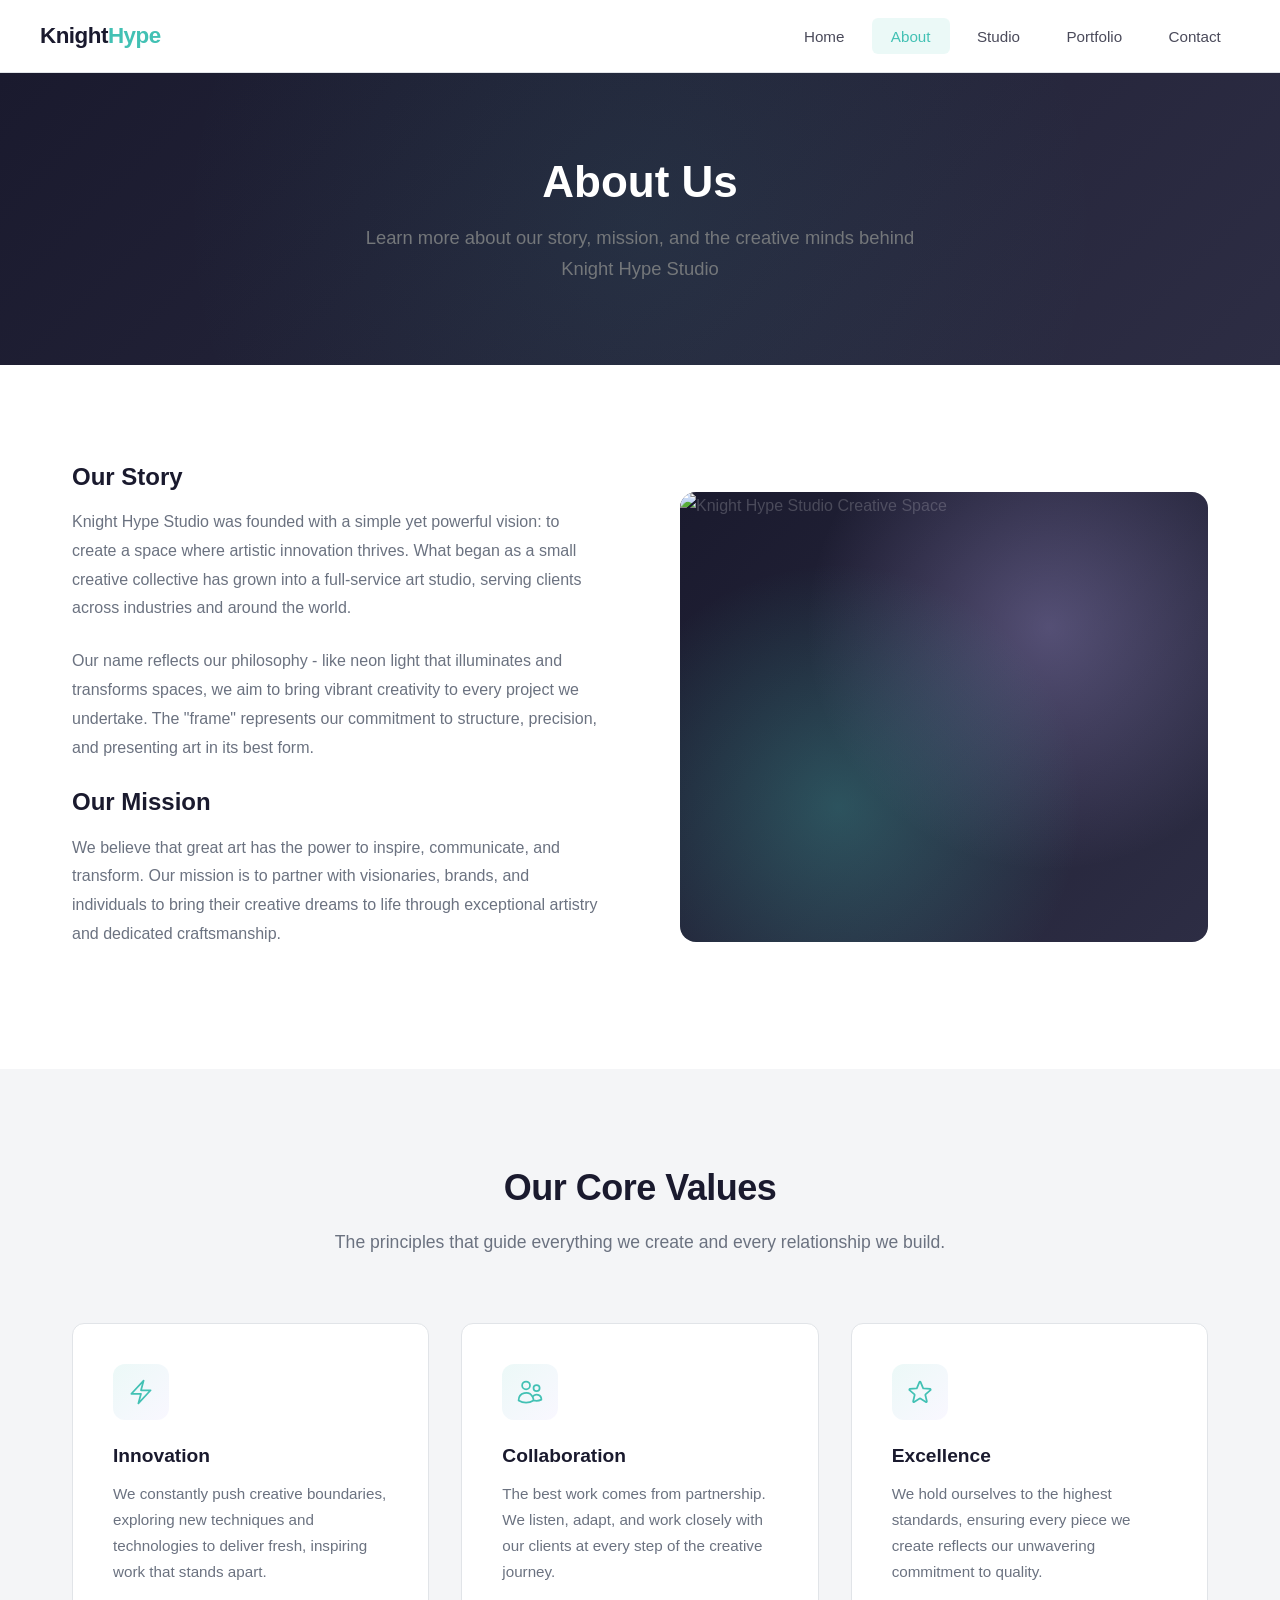
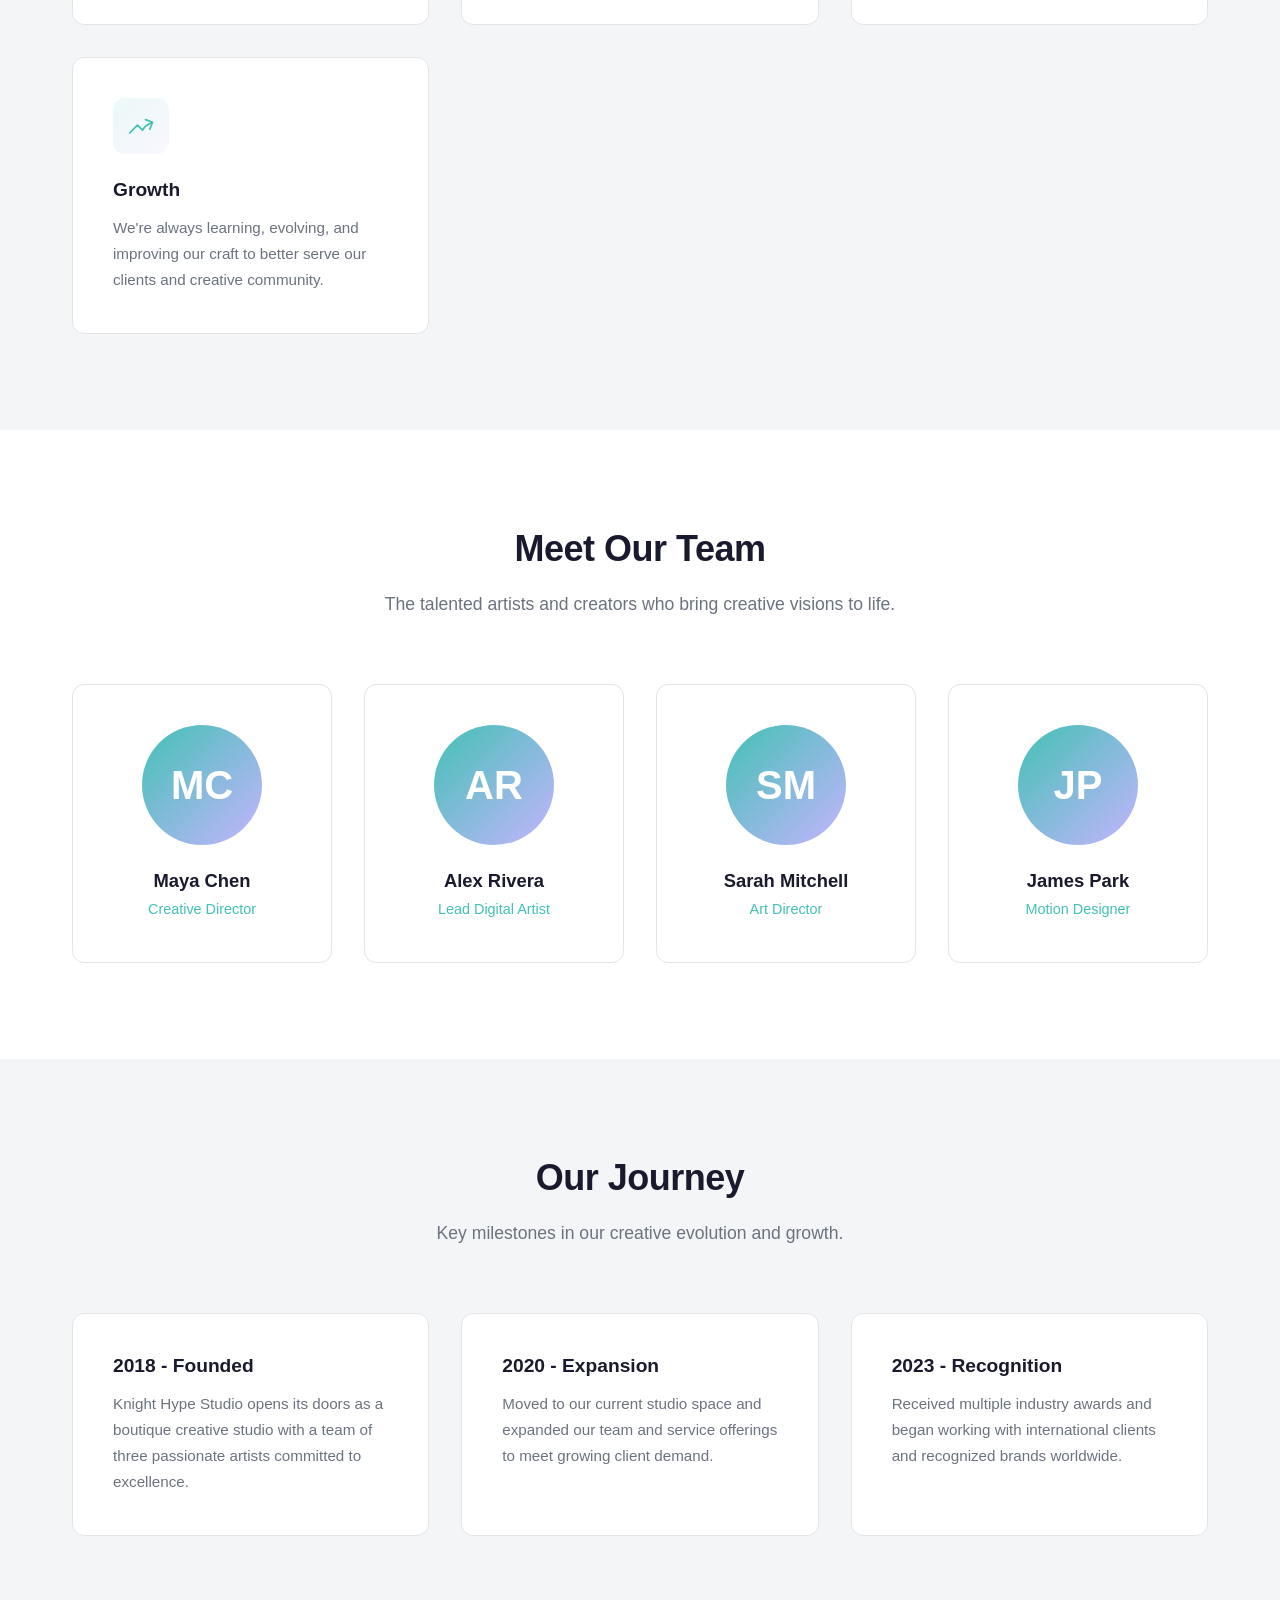
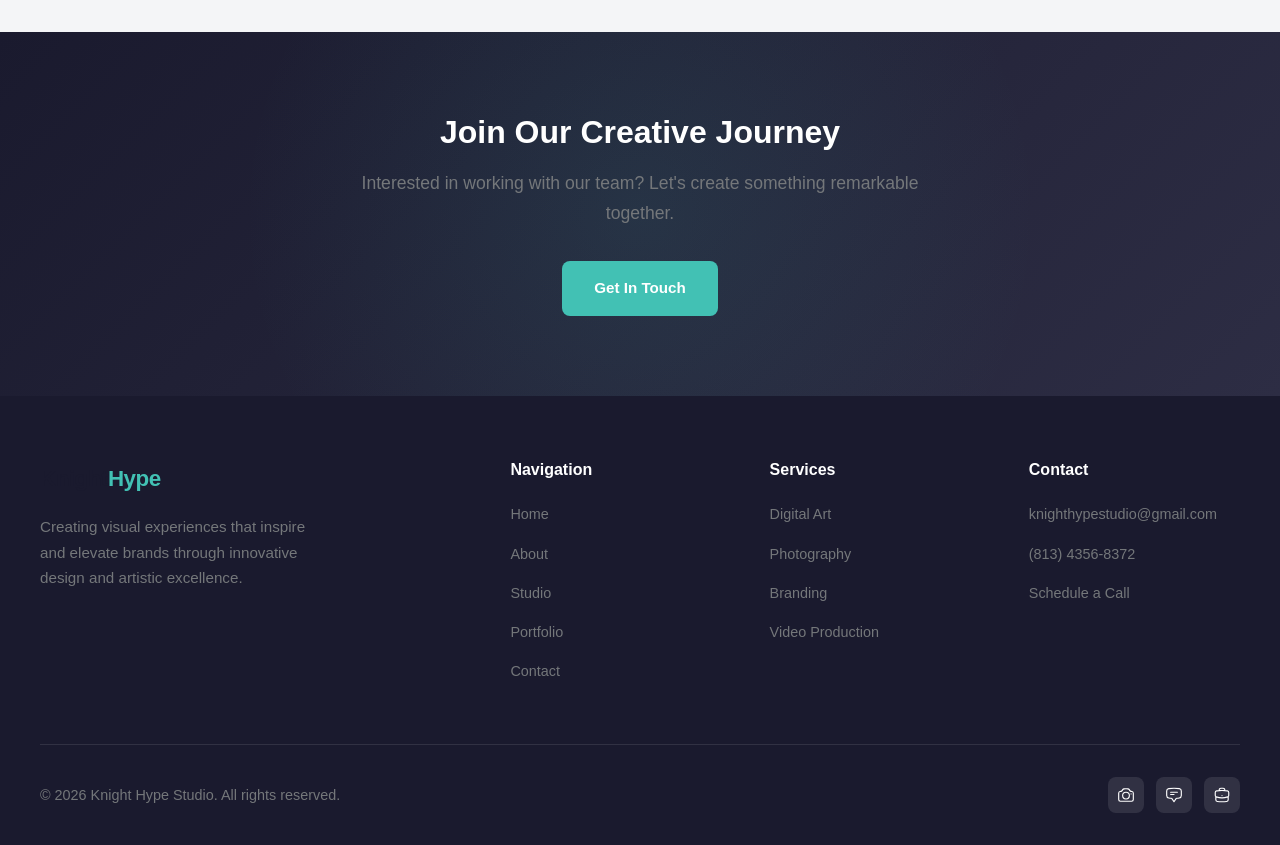
==== about.html @ fc40dd6d "Add files via upload" ====
<!DOCTYPE html>
<html lang="en">
<head>
    <meta charset="UTF-8">
    <meta name="viewport" content="width=device-width, initial-scale=1.0">
    <title>About Us | Knight Hype Studio</title>
    <link rel="stylesheet" href="styles.css">
</head>
<body>
    <nav>
        <div class="nav-container">
            <a href="index.html" class="logo">Knight<span>Hype</span></a>
            <button class="menu-toggle" aria-label="Toggle menu" aria-expanded="false">
                <span></span>
                <span></span>
                <span></span>
            </button>
            <ul class="nav-links">
                <li><a href="index.html">Home</a></li>
                <li><a href="about.html" class="active">About</a></li>
                <li><a href="studio.html">Studio</a></li>
                <li><a href="portfolio.html">Portfolio</a></li>
                <li><a href="contact.html">Contact</a></li>
            </ul>
        </div>
    </nav>

    <section class="page-header">
        <div class="page-header-content">
            <h1>About Us</h1>
            <p>Learn more about our story, mission, and the creative minds behind Knight Hype Studio</p>
        </div>
    </section>

    <section class="section">
        <div class="about-grid">
            <div class="about-content">
                <h3>Our Story</h3>
                <p>Knight Hype Studio was founded with a simple yet powerful vision: to create a space where artistic innovation thrives. What began as a small creative collective has grown into a full-service art studio, serving clients across industries and around the world.</p>
                <p>Our name reflects our philosophy - like neon light that illuminates and transforms spaces, we aim to bring vibrant creativity to every project we undertake. The "frame" represents our commitment to structure, precision, and presenting art in its best form.</p>
                <h3>Our Mission</h3>
                <p>We believe that great art has the power to inspire, communicate, and transform. Our mission is to partner with visionaries, brands, and individuals to bring their creative dreams to life through exceptional artistry and dedicated craftsmanship.</p>
            </div>
            <div class="about-image img-container">
                <img src="designimg/knighthype-logo.png" alt="Knight Hype Studio Creative Space" loading="lazy">
            </div>
        </div>
    </section>

    <div class="section-alt">
        <section class="section">
            <div class="section-header">
                <h2>Our Core Values</h2>
                <p>The principles that guide everything we create and every relationship we build.</p>
            </div>

            <div class="cards-grid">
                <div class="card">
                    <div class="card-icon">
                        <svg xmlns="http://www.w3.org/2000/svg" fill="none" viewBox="0 0 24 24" stroke-width="1.5" stroke="currentColor">
                            <path stroke-linecap="round" stroke-linejoin="round" d="M3.75 13.5l10.5-11.25L12 10.5h8.25L9.75 21.75 12 13.5H3.75z" />
                        </svg>
                    </div>
                    <h3>Innovation</h3>
                    <p>We constantly push creative boundaries, exploring new techniques and technologies to deliver fresh, inspiring work that stands apart.</p>
                </div>
                <div class="card">
                    <div class="card-icon">
                        <svg xmlns="http://www.w3.org/2000/svg" fill="none" viewBox="0 0 24 24" stroke-width="1.5" stroke="currentColor">
                            <path stroke-linecap="round" stroke-linejoin="round" d="M15 19.128a9.38 9.38 0 002.625.372 9.337 9.337 0 004.121-.952 4.125 4.125 0 00-7.533-2.493M15 19.128v-.003c0-1.113-.285-2.16-.786-3.07M15 19.128v.106A12.318 12.318 0 018.624 21c-2.331 0-4.512-.645-6.374-1.766l-.001-.109a6.375 6.375 0 0111.964-3.07M12 6.375a3.375 3.375 0 11-6.75 0 3.375 3.375 0 016.75 0zm8.25 2.25a2.625 2.625 0 11-5.25 0 2.625 2.625 0 015.25 0z" />
                        </svg>
                    </div>
                    <h3>Collaboration</h3>
                    <p>The best work comes from partnership. We listen, adapt, and work closely with our clients at every step of the creative journey.</p>
                </div>
                <div class="card">
                    <div class="card-icon">
                        <svg xmlns="http://www.w3.org/2000/svg" fill="none" viewBox="0 0 24 24" stroke-width="1.5" stroke="currentColor">
                            <path stroke-linecap="round" stroke-linejoin="round" d="M11.48 3.499a.562.562 0 011.04 0l2.125 5.111a.563.563 0 00.475.345l5.518.442c.499.04.701.663.321.988l-4.204 3.602a.563.563 0 00-.182.557l1.285 5.385a.562.562 0 01-.84.61l-4.725-2.885a.563.563 0 00-.586 0L6.982 20.54a.562.562 0 01-.84-.61l1.285-5.386a.562.562 0 00-.182-.557l-4.204-3.602a.563.563 0 01.321-.988l5.518-.442a.563.563 0 00.475-.345L11.48 3.5z" />
                        </svg>
                    </div>
                    <h3>Excellence</h3>
                    <p>We hold ourselves to the highest standards, ensuring every piece we create reflects our unwavering commitment to quality.</p>
                </div>
                <div class="card">
                    <div class="card-icon">
                        <svg xmlns="http://www.w3.org/2000/svg" fill="none" viewBox="0 0 24 24" stroke-width="1.5" stroke="currentColor">
                            <path stroke-linecap="round" stroke-linejoin="round" d="M2.25 18L9 11.25l4.306 4.307a11.95 11.95 0 015.814-5.519l2.74-1.22m0 0l-5.94-2.28m5.94 2.28l-2.28 5.941" />
                        </svg>
                    </div>
                    <h3>Growth</h3>
                    <p>We're always learning, evolving, and improving our craft to better serve our clients and creative community.</p>
                </div>
            </div>
        </section>
    </div>

    <section class="section">
        <div class="section-header">
            <h2>Meet Our Team</h2>
            <p>The talented artists and creators who bring creative visions to life.</p>
        </div>

        <div class="team-grid">
            <div class="team-member">
                <div class="team-avatar">MC</div>
                <h3>Maya Chen</h3>
                <p class="role">Creative Director</p>
            </div>
            <div class="team-member">
                <div class="team-avatar">AR</div>
                <h3>Alex Rivera</h3>
                <p class="role">Lead Digital Artist</p>
            </div>
            <div class="team-member">
                <div class="team-avatar">SM</div>
                <h3>Sarah Mitchell</h3>
                <p class="role">Art Director</p>
            </div>
            <div class="team-member">
                <div class="team-avatar">JP</div>
                <h3>James Park</h3>
                <p class="role">Motion Designer</p>
            </div>
        </div>
    </section>

    <div class="section-alt">
        <section class="section">
            <div class="section-header">
                <h2>Our Journey</h2>
                <p>Key milestones in our creative evolution and growth.</p>
            </div>

            <div class="cards-grid">
                <div class="card">
                    <h3>2018 - Founded</h3>
                    <p>Knight Hype Studio opens its doors as a boutique creative studio with a team of three passionate artists committed to excellence.</p>
                </div>
                <div class="card">
                    <h3>2020 - Expansion</h3>
                    <p>Moved to our current studio space and expanded our team and service offerings to meet growing client demand.</p>
                </div>
                <div class="card">
                    <h3>2023 - Recognition</h3>
                    <p>Received multiple industry awards and began working with international clients and recognized brands worldwide.</p>
                </div>
            </div>
        </section>
    </div>

    <section class="cta-section">
        <div class="cta-content">
            <h2>Join Our Creative Journey</h2>
            <p>Interested in working with our team? Let's create something remarkable together.</p>
            <a href="contact.html" class="btn">Get In Touch</a>
        </div>
    </section>

    <footer>
        <div class="footer-content">
            <div class="footer-main">
                <div class="footer-brand">
                    <a href="index.html" class="logo">Knight<span>Hype</span></a>
                    <p>Creating visual experiences that inspire and elevate brands through innovative design and artistic excellence.</p>
                </div>
                <div class="footer-column">
                    <h4>Navigation</h4>
                    <ul>
                        <li><a href="index.html">Home</a></li>
                        <li><a href="about.html">About</a></li>
                        <li><a href="studio.html">Studio</a></li>
                        <li><a href="portfolio.html">Portfolio</a></li>
                        <li><a href="contact.html">Contact</a></li>
                    </ul>
                </div>
                <div class="footer-column">
                    <h4>Services</h4>
                    <ul>
                        <li><a href="studio.html">Digital Art</a></li>
                        <li><a href="studio.html">Photography</a></li>
                        <li><a href="studio.html">Branding</a></li>
                        <li><a href="studio.html">Video Production</a></li>
                    </ul>
                </div>
                <div class="footer-column">
                    <h4>Contact</h4>
                    <ul>
                        <li><a href="mailto:knighthypestudio@gmail.com">knighthypestudio@gmail.com</a></li>
                        <li><a href="tel:+181343568372">(813) 4356-8372</a></li>
                        <li><a href="contact.html">Schedule a Call</a></li>
                    </ul>
                </div>
            </div>
            <div class="footer-bottom">
                <p>&copy; 2026 Knight Hype Studio. All rights reserved.</p>
                <div class="footer-social">
                    <a href="#" aria-label="Instagram">
                        <svg xmlns="http://www.w3.org/2000/svg" fill="none" viewBox="0 0 24 24" stroke-width="1.5" stroke="currentColor">
                            <path stroke-linecap="round" stroke-linejoin="round" d="M6.827 6.175A2.31 2.31 0 015.186 7.23c-.38.054-.757.112-1.134.175C2.999 7.58 2.25 8.507 2.25 9.574V18a2.25 2.25 0 002.25 2.25h15A2.25 2.25 0 0021.75 18V9.574c0-1.067-.75-1.994-1.802-2.169a47.865 47.865 0 00-1.134-.175 2.31 2.31 0 01-1.64-1.055l-.822-1.316a2.192 2.192 0 00-1.736-1.039 48.774 48.774 0 00-5.232 0 2.192 2.192 0 00-1.736 1.039l-.821 1.316z" />
                            <path stroke-linecap="round" stroke-linejoin="round" d="M16.5 12.75a4.5 4.5 0 11-9 0 4.5 4.5 0 019 0zM18.75 10.5h.008v.008h-.008V10.5z" />
                        </svg>
                    </a>
                    <a href="#" aria-label="Twitter">
                        <svg xmlns="http://www.w3.org/2000/svg" fill="none" viewBox="0 0 24 24" stroke-width="1.5" stroke="currentColor">
                            <path stroke-linecap="round" stroke-linejoin="round" d="M7.5 8.25h9m-9 3H12m-9.75 1.51c0 1.6 1.123 2.994 2.707 3.227 1.129.166 2.27.293 3.423.379.35.026.67.21.865.501L12 21l2.755-4.133a1.14 1.14 0 01.865-.501 48.172 48.172 0 003.423-.379c1.584-.233 2.707-1.626 2.707-3.228V6.741c0-1.602-1.123-2.995-2.707-3.228A48.394 48.394 0 0012 3c-2.392 0-4.744.175-7.043.513C3.373 3.746 2.25 5.14 2.25 6.741v6.018z" />
                        </svg>
                    </a>
                    <a href="#" aria-label="LinkedIn">
                        <svg xmlns="http://www.w3.org/2000/svg" fill="none" viewBox="0 0 24 24" stroke-width="1.5" stroke="currentColor">
                            <path stroke-linecap="round" stroke-linejoin="round" d="M20.25 14.15v4.25c0 1.094-.787 2.036-1.872 2.18-2.087.277-4.216.42-6.378.42s-4.291-.143-6.378-.42c-1.085-.144-1.872-1.086-1.872-2.18v-4.25m16.5 0a2.18 2.18 0 00.75-1.661V8.706c0-1.081-.768-2.015-1.837-2.175a48.114 48.114 0 00-3.413-.387m4.5 8.006c-.194.165-.42.295-.673.38A23.978 23.978 0 0112 15.75c-2.648 0-5.195-.429-7.577-1.22a2.016 2.016 0 01-.673-.38m0 0A2.18 2.18 0 013 12.489V8.706c0-1.081.768-2.015 1.837-2.175a48.111 48.111 0 013.413-.387m7.5 0V5.25A2.25 2.25 0 0013.5 3h-3a2.25 2.25 0 00-2.25 2.25v.894m7.5 0a48.667 48.667 0 00-7.5 0M12 12.75h.008v.008H12v-.008z" />
                        </svg>
                    </a>
                </div>
            </div>
        </div>
    </footer>

    <script>
        const menuToggle = document.querySelector('.menu-toggle');
        const navLinks = document.querySelector('.nav-links');

        menuToggle.addEventListener('click', () => {
            const isOpen = navLinks.classList.toggle('active');
            menuToggle.classList.toggle('active');
            menuToggle.setAttribute('aria-expanded', isOpen);
            document.body.style.overflow = isOpen ? 'hidden' : '';
        });

        navLinks.querySelectorAll('a').forEach(link => {
            link.addEventListener('click', () => {
                navLinks.classList.remove('active');
                menuToggle.classList.remove('active');
                menuToggle.setAttribute('aria-expanded', 'false');
                document.body.style.overflow = '';
            });
        });

        window.addEventListener('resize', () => {
            if (window.innerWidth > 768) {
                navLinks.classList.remove('active');
                menuToggle.classList.remove('active');
                menuToggle.setAttribute('aria-expanded', 'false');
                document.body.style.overflow = '';
            }
        });
    </script>
</body>
</html>
---- styles.css ----
/* Knight Hype Studio - Professional Styles */

* {
    margin: 0;
    padding: 0;
    box-sizing: border-box;
}

:root {
    --primary: #42C1B4;
    --primary-dark: #359e93;
    --secondary: #C5B4FF;
    --secondary-dark: #a08fe6;
    --accent: #74777A;
    --white: #ffffff;
    --off-white: #fafbfc;
    --dark: #1a1a2e;
    --dark-light: #2d2d44;
    --light-bg: #f4f5f7;
    --border: #e1e4e8;
    --text: #4a4a5a;
    --text-light: #6b7280;
}

body {
    font-family: Arial, Helvetica, sans-serif;
    line-height: 1.7;
    color: var(--text);
    background-color: var(--white);
    font-size: 16px;
}

a {
    text-decoration: none;
    color: inherit;
    transition: color 0.3s ease;
}

img {
    max-width: 100%;
    height: auto;
}

/* Image Containers & Fit Styles */
.img-container {
    position: relative;
    overflow: hidden;
    background-color: var(--light-bg);
}

.img-container img {
    width: 100%;
    height: 100%;
    object-fit: cover;
    object-position: center;
    display: block;
}

.img-cover {
    object-fit: cover;
}

.img-contain {
    object-fit: contain;
}

.img-fill {
    object-fit: fill;
}

.img-scale-down {
    object-fit: scale-down;
}

/* Aspect Ratio Containers */
.aspect-square {
    aspect-ratio: 1 / 1;
}

.aspect-video {
    aspect-ratio: 16 / 9;
}

.aspect-portrait {
    aspect-ratio: 3 / 4;
}

.aspect-landscape {
    aspect-ratio: 4 / 3;
}

/* Image Placeholder Styling */
.img-placeholder {
    background: linear-gradient(135deg, var(--light-bg) 0%, var(--border) 100%);
    display: flex;
    align-items: center;
    justify-content: center;
    color: var(--accent);
    font-size: 0.9rem;
    text-align: center;
    padding: 1rem;
}

.img-placeholder svg {
    width: 48px;
    height: 48px;
    stroke: var(--accent);
    opacity: 0.5;
}

/* Gallery Grid */
.gallery-grid {
    display: grid;
    grid-template-columns: repeat(3, 1fr);
    gap: 1.5rem;
}

.gallery-item {
    border-radius: 12px;
    overflow: hidden;
    background: var(--light-bg);
}

.gallery-item img {
    width: 100%;
    height: 100%;
    object-fit: cover;
    transition: transform 0.5s ease;
}

.gallery-item:hover img {
    transform: scale(1.05);
}

/* Hero Image */
.hero-image {
    display: block;
    width: 100%;
    max-width: 900px;
    margin: 3rem auto 0;
    border-radius: 16px;
    overflow: hidden;
    background: var(--light-bg);
    position: relative;
    z-index: 1;
}

.hero-image img {
    display: block;
    width: 100%;
    height: auto;
    object-fit: contain;
}

/* Feature Image */
.feature-image {
    width: 100%;
    height: 300px;
    border-radius: 12px;
    overflow: hidden;
    background: var(--light-bg);
}

.feature-image img {
    width: 100%;
    height: 100%;
    object-fit: cover;
}

/* Service Image */
.service-image {
    width: 100%;
    height: 200px;
    border-radius: 8px;
    overflow: hidden;
    margin-bottom: 1.5rem;
    background: var(--light-bg);
}

.service-image img {
    width: 100%;
    height: 100%;
    object-fit: cover;
}

/* Team Member Image */
.team-image {
    width: 120px;
    height: 120px;
    border-radius: 50%;
    overflow: hidden;
    margin: 0 auto 1.5rem;
    background: var(--light-bg);
}

.team-image img {
    width: 100%;
    height: 100%;
    object-fit: cover;
}

/* Portfolio Image Update */
.portfolio-image img {
    width: 100%;
    height: 100%;
    object-fit: cover;
    transition: transform 0.5s ease;
}

/* About Image Update */
.about-image img {
    width: 100%;
    height: 100%;
    object-fit: cover;
}

/* Responsive Gallery */
@media (max-width: 992px) {
    .gallery-grid {
        grid-template-columns: repeat(2, 1fr);
    }
}

@media (max-width: 480px) {
    .gallery-grid {
        grid-template-columns: 1fr;
    }

    .hero-image {
        margin-top: 2rem;
    }

    .feature-image {
        height: 200px;
    }
}

/* Typography */
h1, h2, h3, h4, h5, h6 {
    color: var(--dark);
    font-weight: 600;
    line-height: 1.3;
}

/* Navigation */
nav {
    background-color: var(--white);
    padding: 0 2rem;
    position: sticky;
    top: 0;
    z-index: 1000;
    border-bottom: 1px solid var(--border);
}

.nav-container {
    max-width: 1200px;
    margin: 0 auto;
    display: flex;
    justify-content: space-between;
    align-items: center;
    height: 72px;
}

.logo {
    font-size: 1.4rem;
    font-weight: 700;
    color: var(--dark);
    letter-spacing: -0.5px;
}

.logo span {
    color: var(--primary);
}

.nav-links {
    display: flex;
    list-style: none;
    gap: 0.5rem;
}

.nav-links a {
    color: var(--text);
    padding: 0.6rem 1.2rem;
    font-size: 0.95rem;
    font-weight: 500;
    border-radius: 6px;
    transition: all 0.3s ease;
}

.nav-links a:hover {
    color: var(--primary);
    background-color: var(--light-bg);
}

.nav-links a.active {
    color: var(--primary);
    background-color: rgba(66, 193, 180, 0.1);
}

/* Mobile Menu Toggle */
.menu-toggle {
    display: none;
    flex-direction: column;
    justify-content: center;
    align-items: center;
    width: 44px;
    height: 44px;
    background: none;
    border: none;
    cursor: pointer;
    padding: 0;
    z-index: 1001;
}

.menu-toggle span {
    display: block;
    width: 24px;
    height: 2px;
    background-color: var(--dark);
    margin: 3px 0;
    transition: all 0.3s ease;
    border-radius: 2px;
}

.menu-toggle.active span:nth-child(1) {
    transform: rotate(45deg) translate(5px, 5px);
}

.menu-toggle.active span:nth-child(2) {
    opacity: 0;
}

.menu-toggle.active span:nth-child(3) {
    transform: rotate(-45deg) translate(6px, -6px);
}

/* Hero Section */
.hero {
    background-color: var(--dark);
    background-size: cover;
    background-position: center;
    background-repeat: no-repeat;
    color: var(--white);
    padding: 8rem 2rem;
    text-align: center;
    position: relative;
    overflow: hidden;
}

.hero::before {
    content: '';
    position: absolute;
    top: 0;
    left: 0;
    right: 0;
    bottom: 0;
    background: linear-gradient(135deg, rgba(26, 26, 46, 0.85) 0%, rgba(45, 45, 68, 0.75) 100%);
}

.hero-content {
    position: relative;
    z-index: 1;
    max-width: 800px;
    margin: 0 auto;
}

.hero-label {
    display: inline-block;
    padding: 0.5rem 1rem;
    background: rgba(66, 193, 180, 0.2);
    border: 1px solid rgba(66, 193, 180, 0.3);
    border-radius: 50px;
    font-size: 0.85rem;
    color: var(--primary);
    margin-bottom: 1.5rem;
    font-weight: 500;
    letter-spacing: 0.5px;
    text-transform: uppercase;
}

.hero h1 {
    font-size: 3.5rem;
    margin-bottom: 1.5rem;
    color: var(--white);
    font-weight: 700;
    letter-spacing: -1px;
}

.hero h1 span {
    background: linear-gradient(135deg, var(--primary), var(--secondary));
    -webkit-background-clip: text;
    -webkit-text-fill-color: transparent;
    background-clip: text;
}

.hero p {
    font-size: 1.2rem;
    max-width: 600px;
    margin: 0 auto 2.5rem;
    color: var(--accent);
    line-height: 1.8;
}

.hero-buttons {
    display: flex;
    gap: 1rem;
    justify-content: center;
    flex-wrap: wrap;
}

/* Buttons */
.btn {
    display: inline-flex;
    align-items: center;
    justify-content: center;
    padding: 0.9rem 2rem;
    background-color: var(--primary);
    color: var(--white);
    font-weight: 600;
    font-size: 0.95rem;
    border-radius: 8px;
    border: none;
    cursor: pointer;
    transition: all 0.3s ease;
}

.btn:hover {
    background-color: var(--primary-dark);
    transform: translateY(-2px);
    box-shadow: 0 4px 12px rgba(66, 193, 180, 0.3);
}

.btn-secondary {
    background-color: transparent;
    border: 2px solid rgba(255, 255, 255, 0.3);
    color: var(--white);
}

.btn-secondary:hover {
    background-color: rgba(255, 255, 255, 0.1);
    border-color: rgba(255, 255, 255, 0.5);
    box-shadow: none;
}

.btn-outline {
    background-color: transparent;
    border: 2px solid var(--primary);
    color: var(--primary);
}

.btn-outline:hover {
    background-color: var(--primary);
    color: var(--white);
}

/* Sections */
.section {
    padding: 6rem 2rem;
    max-width: 1200px;
    margin: 0 auto;
}

.section-alt {
    background-color: var(--light-bg);
}

.section-alt .section {
    max-width: 1200px;
    margin: 0 auto;
}

.section-header {
    text-align: center;
    max-width: 700px;
    margin: 0 auto 4rem;
}

.section-header h2 {
    font-size: 2.25rem;
    color: var(--dark);
    margin-bottom: 1rem;
    letter-spacing: -0.5px;
}

.section-header p {
    color: var(--text-light);
    font-size: 1.1rem;
    line-height: 1.8;
}

/* Page Header */
.page-header {
    background: linear-gradient(135deg, var(--dark) 0%, var(--dark-light) 100%);
    color: var(--white);
    padding: 5rem 2rem;
    text-align: center;
    position: relative;
}

.page-header::before {
    content: '';
    position: absolute;
    top: 0;
    left: 0;
    right: 0;
    bottom: 0;
    background: radial-gradient(circle at 50% 50%, rgba(66, 193, 180, 0.08) 0%, transparent 70%);
}

.page-header-content {
    position: relative;
    z-index: 1;
}

.page-header h1 {
    font-size: 2.75rem;
    color: var(--white);
    margin-bottom: 0.75rem;
    font-weight: 700;
}

.page-header p {
    color: var(--accent);
    font-size: 1.15rem;
    max-width: 600px;
    margin: 0 auto;
}

/* Cards Grid */
.cards-grid {
    display: grid;
    grid-template-columns: repeat(auto-fit, minmax(320px, 1fr));
    gap: 2rem;
}

.card {
    background: var(--white);
    padding: 2.5rem;
    border-radius: 12px;
    border: 1px solid var(--border);
    transition: all 0.3s ease;
}

.card:hover {
    border-color: var(--primary);
    box-shadow: 0 8px 30px rgba(0, 0, 0, 0.08);
    transform: translateY(-4px);
}

.card-icon {
    width: 56px;
    height: 56px;
    background: linear-gradient(135deg, rgba(66, 193, 180, 0.1), rgba(197, 180, 255, 0.1));
    border-radius: 12px;
    display: flex;
    align-items: center;
    justify-content: center;
    margin-bottom: 1.5rem;
}

.card-icon svg {
    width: 28px;
    height: 28px;
    stroke: var(--primary);
}

.card h3 {
    font-size: 1.2rem;
    margin-bottom: 0.75rem;
    color: var(--dark);
}

.card p {
    color: var(--text-light);
    font-size: 0.95rem;
    line-height: 1.7;
}

/* About Content */
.about-grid {
    display: grid;
    grid-template-columns: 1fr 1fr;
    gap: 5rem;
    align-items: center;
}

.about-content h3 {
    font-size: 1.5rem;
    color: var(--dark);
    margin-bottom: 1rem;
}

.about-content p {
    color: var(--text-light);
    margin-bottom: 1.5rem;
    line-height: 1.8;
}

.about-image {
    background: linear-gradient(135deg, var(--dark) 0%, var(--dark-light) 100%);
    height: 450px;
    border-radius: 16px;
    display: flex;
    align-items: center;
    justify-content: center;
    position: relative;
    overflow: hidden;
}

.about-image::before {
    content: '';
    position: absolute;
    top: 0;
    left: 0;
    right: 0;
    bottom: 0;
    background: radial-gradient(circle at 30% 70%, rgba(66, 193, 180, 0.3) 0%, transparent 50%),
                radial-gradient(circle at 70% 30%, rgba(197, 180, 255, 0.3) 0%, transparent 50%);
}

.about-image-text {
    position: relative;
    z-index: 1;
    color: var(--white);
    font-size: 1.1rem;
    font-weight: 500;
    padding: 1rem 2rem;
    background: rgba(255, 255, 255, 0.1);
    border-radius: 8px;
    backdrop-filter: blur(10px);
}

/* Team Grid */
.team-grid {
    display: grid;
    grid-template-columns: repeat(auto-fit, minmax(260px, 1fr));
    gap: 2rem;
}

.team-member {
    text-align: center;
    padding: 2.5rem 2rem;
    background: var(--white);
    border-radius: 12px;
    border: 1px solid var(--border);
    transition: all 0.3s ease;
}

.team-member:hover {
    border-color: var(--primary);
    box-shadow: 0 8px 30px rgba(0, 0, 0, 0.08);
}

.team-avatar {
    width: 120px;
    height: 120px;
    border-radius: 50%;
    background: linear-gradient(135deg, var(--primary), var(--secondary));
    margin: 0 auto 1.5rem;
    display: flex;
    align-items: center;
    justify-content: center;
    font-size: 2.5rem;
    color: var(--white);
    font-weight: 600;
}

.team-member h3 {
    color: var(--dark);
    margin-bottom: 0.25rem;
    font-size: 1.15rem;
}

.team-member .role {
    color: var(--primary);
    font-weight: 500;
    font-size: 0.9rem;
}

/* Portfolio Grid */
.portfolio-grid {
    display: grid;
    grid-template-columns: repeat(auto-fit, minmax(360px, 1fr));
    gap: 2rem;
}

.portfolio-item {
    position: relative;
    overflow: hidden;
    border-radius: 12px;
    background: var(--dark);
    cursor: pointer;
}

.portfolio-image {
    height: 320px;
    background: linear-gradient(135deg, var(--dark) 0%, var(--dark-light) 100%);
    display: flex;
    align-items: center;
    justify-content: center;
    position: relative;
    transition: transform 0.5s ease;
}

.portfolio-image::before {
    content: '';
    position: absolute;
    top: 0;
    left: 0;
    right: 0;
    bottom: 0;
    background: radial-gradient(circle at 50% 50%, rgba(66, 193, 180, 0.2) 0%, transparent 70%);
}

.portfolio-placeholder {
    position: relative;
    z-index: 1;
    width: 80px;
    height: 80px;
    border: 2px solid rgba(255, 255, 255, 0.2);
    border-radius: 12px;
    display: flex;
    align-items: center;
    justify-content: center;
}

.portfolio-placeholder svg {
    width: 36px;
    height: 36px;
    stroke: rgba(255, 255, 255, 0.4);
}

.portfolio-item:hover .portfolio-image {
    transform: scale(1.05);
}

.portfolio-overlay {
    position: absolute;
    bottom: 0;
    left: 0;
    right: 0;
    background: linear-gradient(transparent, rgba(0, 0, 0, 0.9));
    padding: 3rem 2rem 2rem;
    color: var(--white);
}

.portfolio-overlay h3 {
    color: var(--white);
    font-size: 1.2rem;
    margin-bottom: 0.5rem;
}

.portfolio-overlay p {
    color: var(--secondary);
    font-size: 0.9rem;
    font-weight: 500;
}

/* Services */
.services-grid {
    display: grid;
    grid-template-columns: repeat(auto-fit, minmax(340px, 1fr));
    gap: 2rem;
}

.service-card {
    background: var(--white);
    padding: 2.5rem;
    border-radius: 12px;
    border: 1px solid var(--border);
    position: relative;
    transition: all 0.3s ease;
}

.service-card::before {
    content: '';
    position: absolute;
    top: 0;
    left: 0;
    right: 0;
    height: 4px;
    background: linear-gradient(90deg, var(--primary), var(--secondary));
    border-radius: 12px 12px 0 0;
}

.service-card:hover {
    box-shadow: 0 8px 30px rgba(0, 0, 0, 0.08);
    transform: translateY(-4px);
}

.service-card h3 {
    color: var(--dark);
    margin-bottom: 1rem;
    font-size: 1.25rem;
}

.service-card > p {
    color: var(--text-light);
    margin-bottom: 1.5rem;
    line-height: 1.7;
}

.service-list {
    list-style: none;
}

.service-list li {
    padding: 0.6rem 0;
    color: var(--text);
    font-size: 0.95rem;
    display: flex;
    align-items: center;
    gap: 0.75rem;
    border-bottom: 1px solid var(--light-bg);
}

.service-list li:last-child {
    border-bottom: none;
}

.service-list li::before {
    content: '';
    width: 8px;
    height: 8px;
    background: var(--primary);
    border-radius: 50%;
    flex-shrink: 0;
}

/* Equipment */
.equipment-grid {
    display: grid;
    grid-template-columns: repeat(auto-fit, minmax(180px, 1fr));
    gap: 1.5rem;
}

.equipment-item {
    background: var(--white);
    padding: 2rem 1.5rem;
    border-radius: 12px;
    text-align: center;
    border: 1px solid var(--border);
    transition: all 0.3s ease;
}

.equipment-item:hover {
    border-color: var(--primary);
}

.equipment-icon {
    width: 48px;
    height: 48px;
    background: linear-gradient(135deg, rgba(66, 193, 180, 0.1), rgba(197, 180, 255, 0.1));
    border-radius: 10px;
    display: flex;
    align-items: center;
    justify-content: center;
    margin: 0 auto 1rem;
}

.equipment-icon svg {
    width: 24px;
    height: 24px;
    stroke: var(--primary);
}

.equipment-item p {
    color: var(--dark);
    font-weight: 600;
    font-size: 0.9rem;
}

/* Process Steps */
.process-grid {
    display: grid;
    grid-template-columns: repeat(auto-fit, minmax(300px, 1fr));
    gap: 2rem;
}

.process-step {
    background: var(--white);
    padding: 2.5rem;
    border-radius: 12px;
    border: 1px solid var(--border);
    position: relative;
    transition: all 0.3s ease;
}

.process-step:hover {
    border-color: var(--primary);
    box-shadow: 0 8px 30px rgba(0, 0, 0, 0.08);
}

.step-number {
    width: 40px;
    height: 40px;
    background: linear-gradient(135deg, var(--primary), var(--secondary));
    border-radius: 10px;
    display: flex;
    align-items: center;
    justify-content: center;
    color: var(--white);
    font-weight: 700;
    font-size: 1.1rem;
    margin-bottom: 1.25rem;
}

.process-step h3 {
    color: var(--dark);
    margin-bottom: 0.75rem;
    font-size: 1.15rem;
}

.process-step p {
    color: var(--text-light);
    font-size: 0.95rem;
    line-height: 1.7;
}

/* Contact */
.contact-grid {
    display: grid;
    grid-template-columns: 1.2fr 1fr;
    gap: 4rem;
}

.contact-form {
    background: var(--white);
    padding: 3rem;
    border-radius: 16px;
    border: 1px solid var(--border);
}

.contact-form h2 {
    font-size: 1.5rem;
    margin-bottom: 2rem;
    color: var(--dark);
}

.form-row {
    display: grid;
    grid-template-columns: 1fr 1fr;
    gap: 1.5rem;
}

.form-group {
    margin-bottom: 1.5rem;
}

.form-group label {
    display: block;
    margin-bottom: 0.5rem;
    color: var(--dark);
    font-weight: 600;
    font-size: 0.9rem;
}

.form-group input,
.form-group textarea,
.form-group select {
    width: 100%;
    padding: 0.9rem 1rem;
    border: 1px solid var(--border);
    border-radius: 8px;
    font-family: Arial, Helvetica, sans-serif;
    font-size: 0.95rem;
    color: var(--text);
    background: var(--white);
    transition: all 0.3s ease;
}

.form-group input:focus,
.form-group textarea:focus,
.form-group select:focus {
    outline: none;
    border-color: var(--primary);
    box-shadow: 0 0 0 3px rgba(66, 193, 180, 0.1);
}

.form-group input::placeholder,
.form-group textarea::placeholder {
    color: var(--accent);
}

.form-group textarea {
    min-height: 140px;
    resize: vertical;
}

.contact-info h3 {
    color: var(--dark);
    margin-bottom: 1.5rem;
    font-size: 1.25rem;
}

.contact-details {
    margin-bottom: 2.5rem;
}

.contact-item {
    display: flex;
    align-items: flex-start;
    gap: 1rem;
    margin-bottom: 1.25rem;
    color: var(--text-light);
}

.contact-icon {
    width: 44px;
    height: 44px;
    background: linear-gradient(135deg, rgba(66, 193, 180, 0.1), rgba(197, 180, 255, 0.1));
    border-radius: 10px;
    display: flex;
    align-items: center;
    justify-content: center;
    flex-shrink: 0;
}

.contact-icon svg {
    width: 20px;
    height: 20px;
    stroke: var(--primary);
}

.contact-item-text {
    padding-top: 0.5rem;
}

.contact-item-text strong {
    display: block;
    color: var(--dark);
    font-size: 0.9rem;
    margin-bottom: 0.25rem;
}

.social-links {
    display: flex;
    gap: 0.75rem;
}

.social-link {
    width: 44px;
    height: 44px;
    border-radius: 10px;
    background: var(--light-bg);
    display: flex;
    align-items: center;
    justify-content: center;
    transition: all 0.3s ease;
}

.social-link svg {
    width: 20px;
    height: 20px;
    stroke: var(--text);
    transition: stroke 0.3s ease;
}

.social-link:hover {
    background: var(--primary);
}

.social-link:hover svg {
    stroke: var(--white);
}

.info-box {
    background: var(--light-bg);
    padding: 1.5rem;
    border-radius: 12px;
    margin-top: 2rem;
}

.info-box h4 {
    color: var(--dark);
    font-size: 1rem;
    margin-bottom: 0.5rem;
}

.info-box p {
    color: var(--text-light);
    font-size: 0.9rem;
    line-height: 1.6;
}

/* FAQ */
.faq-grid {
    display: grid;
    grid-template-columns: repeat(auto-fit, minmax(340px, 1fr));
    gap: 1.5rem;
}

.faq-item {
    background: var(--white);
    padding: 2rem;
    border-radius: 12px;
    border: 1px solid var(--border);
}

.faq-item h3 {
    color: var(--dark);
    font-size: 1.05rem;
    margin-bottom: 0.75rem;
}

.faq-item p {
    color: var(--text-light);
    font-size: 0.95rem;
    line-height: 1.7;
}

/* Stats */
.stats-grid {
    display: grid;
    grid-template-columns: repeat(4, 1fr);
    gap: 2rem;
    padding: 3rem 0;
}

.stat-item {
    text-align: center;
}

.stat-number {
    font-size: 2.5rem;
    font-weight: 700;
    color: var(--primary);
    margin-bottom: 0.5rem;
}

.stat-label {
    color: var(--text-light);
    font-size: 0.95rem;
}

/* CTA Section */
.cta-section {
    background: linear-gradient(135deg, var(--dark) 0%, var(--dark-light) 100%);
    padding: 5rem 2rem;
    text-align: center;
    position: relative;
}

.cta-section::before {
    content: '';
    position: absolute;
    top: 0;
    left: 0;
    right: 0;
    bottom: 0;
    background: radial-gradient(circle at 50% 50%, rgba(66, 193, 180, 0.1) 0%, transparent 60%);
}

.cta-content {
    position: relative;
    z-index: 1;
    max-width: 600px;
    margin: 0 auto;
}

.cta-section h2 {
    color: var(--white);
    font-size: 2rem;
    margin-bottom: 1rem;
}

.cta-section p {
    color: var(--accent);
    margin-bottom: 2rem;
    font-size: 1.1rem;
}

/* Footer */
footer {
    background-color: var(--dark);
    color: var(--white);
    padding: 4rem 2rem 2rem;
}

.footer-content {
    max-width: 1200px;
    margin: 0 auto;
}

.footer-main {
    display: grid;
    grid-template-columns: 2fr 1fr 1fr 1fr;
    gap: 3rem;
    padding-bottom: 3rem;
    border-bottom: 1px solid rgba(255, 255, 255, 0.1);
}

.footer-brand .logo {
    font-size: 1.4rem;
    margin-bottom: 1rem;
    display: inline-block;
}

.footer-brand p {
    color: var(--accent);
    font-size: 0.95rem;
    line-height: 1.7;
    max-width: 280px;
}

.footer-column h4 {
    color: var(--white);
    font-size: 1rem;
    margin-bottom: 1.25rem;
    font-weight: 600;
}

.footer-column ul {
    list-style: none;
}

.footer-column ul li {
    margin-bottom: 0.75rem;
}

.footer-column ul a {
    color: var(--accent);
    font-size: 0.9rem;
    transition: color 0.3s ease;
}

.footer-column ul a:hover {
    color: var(--primary);
}

.footer-bottom {
    padding-top: 2rem;
    display: flex;
    justify-content: space-between;
    align-items: center;
}

.footer-bottom p {
    color: var(--accent);
    font-size: 0.9rem;
}

.footer-social {
    display: flex;
    gap: 0.75rem;
}

.footer-social a {
    width: 36px;
    height: 36px;
    border-radius: 8px;
    background: rgba(255, 255, 255, 0.1);
    display: flex;
    align-items: center;
    justify-content: center;
    transition: background 0.3s ease;
}

.footer-social a:hover {
    background: var(--primary);
}

.footer-social svg {
    width: 18px;
    height: 18px;
    stroke: var(--white);
}

/* Responsive */
@media (max-width: 992px) {
    .footer-main {
        grid-template-columns: 1fr 1fr;
        gap: 2rem;
    }

    .stats-grid {
        grid-template-columns: repeat(2, 1fr);
    }

    .contact-grid {
        grid-template-columns: 1fr;
    }

    .services-grid,
    .cards-grid {
        grid-template-columns: 1fr;
    }
}

@media (max-width: 768px) {
    /* Mobile Navigation */
    nav {
        padding: 0 1rem;
    }

    .nav-container {
        height: 64px;
    }

    .menu-toggle {
        display: flex;
    }

    .nav-links {
        position: fixed;
        top: 64px;
        left: 0;
        right: 0;
        bottom: 0;
        background-color: var(--white);
        flex-direction: column;
        align-items: center;
        justify-content: flex-start;
        padding: 2rem 1rem;
        gap: 0.5rem;
        transform: translateX(100%);
        transition: transform 0.3s ease;
        overflow-y: auto;
    }

    .nav-links.active {
        transform: translateX(0);
    }

    .nav-links li {
        width: 100%;
    }

    .nav-links a {
        display: block;
        width: 100%;
        padding: 1rem 1.5rem;
        font-size: 1.1rem;
        text-align: center;
        border-radius: 8px;
    }

    .nav-links a:hover,
    .nav-links a.active {
        background-color: var(--light-bg);
    }

    /* Hero */
    .hero {
        padding: 4rem 1.25rem;
    }

    .hero-label {
        font-size: 0.75rem;
        padding: 0.4rem 0.8rem;
    }

    .hero h1 {
        font-size: 2rem;
        line-height: 1.2;
    }

    .hero p {
        font-size: 1rem;
        line-height: 1.6;
    }

    .hero-buttons {
        flex-direction: column;
        align-items: stretch;
        gap: 0.75rem;
    }

    .hero-buttons .btn {
        width: 100%;
    }

    /* Page Header */
    .page-header {
        padding: 3rem 1.25rem;
    }

    .page-header h1 {
        font-size: 2rem;
    }

    .page-header p {
        font-size: 1rem;
    }

    /* Sections */
    .section {
        padding: 3rem 1.25rem;
    }

    .section-header {
        margin-bottom: 2.5rem;
    }

    .section-header h2 {
        font-size: 1.6rem;
    }

    .section-header p {
        font-size: 1rem;
    }

    /* Cards */
    .cards-grid {
        grid-template-columns: 1fr;
        gap: 1.25rem;
    }

    .card {
        padding: 1.75rem;
    }

    .card-icon {
        width: 48px;
        height: 48px;
        margin-bottom: 1rem;
    }

    .card-icon svg {
        width: 24px;
        height: 24px;
    }

    .card h3 {
        font-size: 1.1rem;
    }

    /* Stats */
    .stats-grid {
        grid-template-columns: 1fr 1fr;
        gap: 1.25rem;
        padding: 2rem 0;
    }

    .stat-number {
        font-size: 2rem;
    }

    .stat-label {
        font-size: 0.85rem;
    }

    /* About Grid */
    .about-grid {
        grid-template-columns: 1fr;
        gap: 2rem;
    }

    .about-image {
        height: 250px;
        order: -1;
    }

    .about-content h3 {
        font-size: 1.25rem;
    }

    /* Team Grid */
    .team-grid {
        grid-template-columns: 1fr 1fr;
        gap: 1rem;
    }

    .team-member {
        padding: 1.5rem 1rem;
    }

    .team-avatar {
        width: 80px;
        height: 80px;
        font-size: 1.5rem;
    }

    .team-member h3 {
        font-size: 1rem;
    }

    .team-member .role {
        font-size: 0.8rem;
    }

    /* Services Grid */
    .services-grid {
        grid-template-columns: 1fr;
        gap: 1.25rem;
    }

    .service-card {
        padding: 1.75rem;
    }

    .service-card h3 {
        font-size: 1.15rem;
    }

    /* Equipment Grid */
    .equipment-grid {
        grid-template-columns: 1fr 1fr;
        gap: 1rem;
    }

    .equipment-item {
        padding: 1.25rem 1rem;
    }

    .equipment-item p {
        font-size: 0.8rem;
    }

    /* Process Grid */
    .process-grid {
        grid-template-columns: 1fr;
        gap: 1rem;
    }

    .process-step {
        padding: 1.75rem;
    }

    /* Portfolio Grid */
    .portfolio-grid {
        grid-template-columns: 1fr;
        gap: 1.25rem;
    }

    .portfolio-image {
        height: 240px;
    }

    .portfolio-overlay {
        padding: 2rem 1.5rem 1.5rem;
    }

    .portfolio-overlay h3 {
        font-size: 1.1rem;
    }

    /* Contact */
    .contact-grid {
        gap: 2.5rem;
    }

    .contact-form {
        padding: 1.5rem;
    }

    .contact-form h2 {
        font-size: 1.3rem;
        margin-bottom: 1.5rem;
    }

    .form-row {
        grid-template-columns: 1fr;
        gap: 0;
    }

    .form-group {
        margin-bottom: 1.25rem;
    }

    .form-group label {
        font-size: 0.85rem;
    }

    .form-group input,
    .form-group textarea,
    .form-group select {
        padding: 0.85rem 1rem;
        font-size: 1rem;
    }

    .contact-info h3 {
        font-size: 1.15rem;
    }

    .contact-item {
        gap: 0.75rem;
    }

    .contact-icon {
        width: 40px;
        height: 40px;
    }

    .social-links {
        gap: 0.5rem;
    }

    .social-link {
        width: 40px;
        height: 40px;
    }

    .info-box {
        padding: 1.25rem;
        margin-top: 1.5rem;
    }

    /* FAQ Grid */
    .faq-grid {
        grid-template-columns: 1fr;
        gap: 1rem;
    }

    .faq-item {
        padding: 1.5rem;
    }

    .faq-item h3 {
        font-size: 1rem;
    }

    /* CTA Section */
    .cta-section {
        padding: 3.5rem 1.25rem;
    }

    .cta-section h2 {
        font-size: 1.5rem;
    }

    .cta-section p {
        font-size: 1rem;
    }

    /* Footer */
    footer {
        padding: 3rem 1.25rem 1.5rem;
    }

    .footer-main {
        grid-template-columns: 1fr;
        gap: 2rem;
        text-align: center;
    }

    .footer-brand p {
        max-width: 100%;
        margin: 0 auto;
    }

    .footer-column ul {
        display: flex;
        flex-wrap: wrap;
        justify-content: center;
        gap: 0.5rem 1rem;
    }

    .footer-column ul li {
        margin-bottom: 0;
    }

    .footer-bottom {
        flex-direction: column;
        gap: 1rem;
        padding-top: 1.5rem;
    }

    .footer-social {
        justify-content: center;
    }

    /* Buttons */
    .btn {
        padding: 0.85rem 1.75rem;
        font-size: 0.9rem;
    }
}

@media (max-width: 480px) {
    .team-grid {
        grid-template-columns: 1fr;
    }

    .equipment-grid {
        grid-template-columns: 1fr;
    }

    .stats-grid {
        grid-template-columns: 1fr;
        text-align: center;
    }

    .hero h1 {
        font-size: 1.75rem;
    }

    .section-header h2 {
        font-size: 1.4rem;
    }

    .page-header h1 {
        font-size: 1.75rem;
    }
}
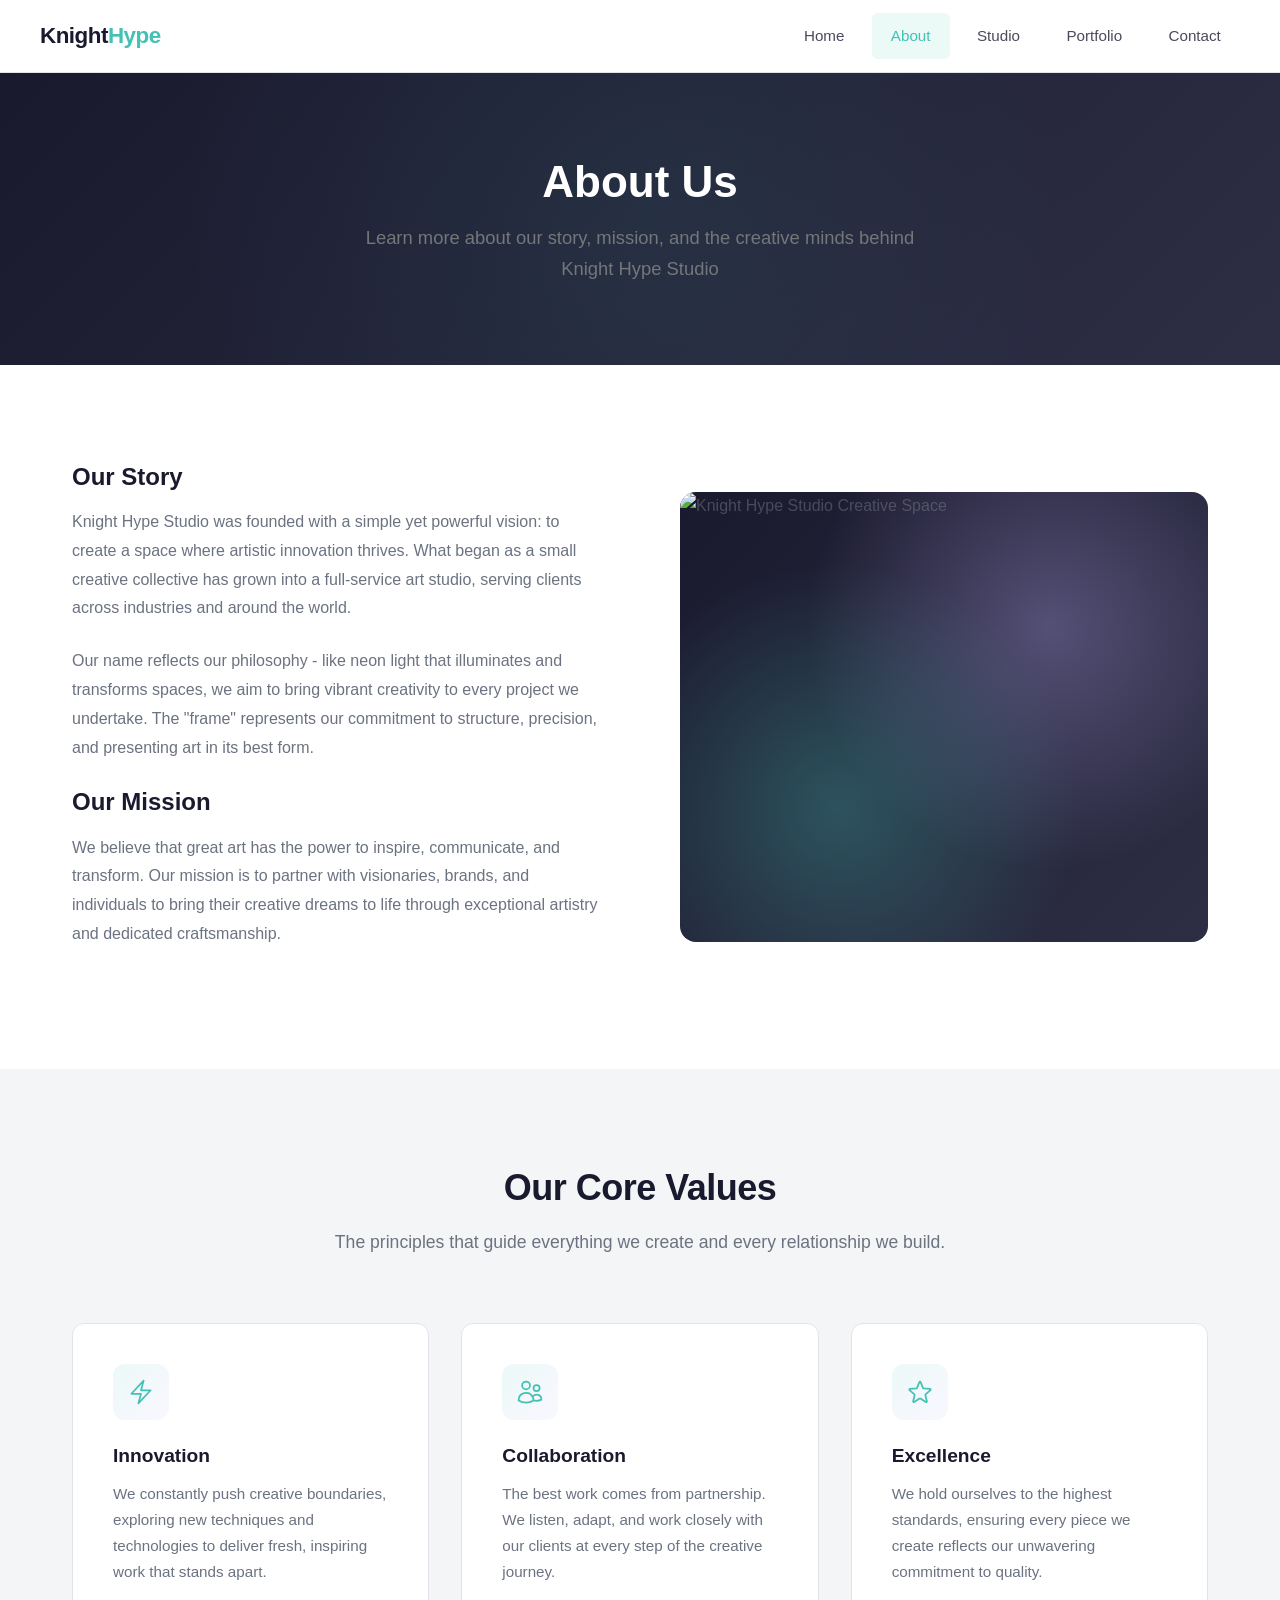
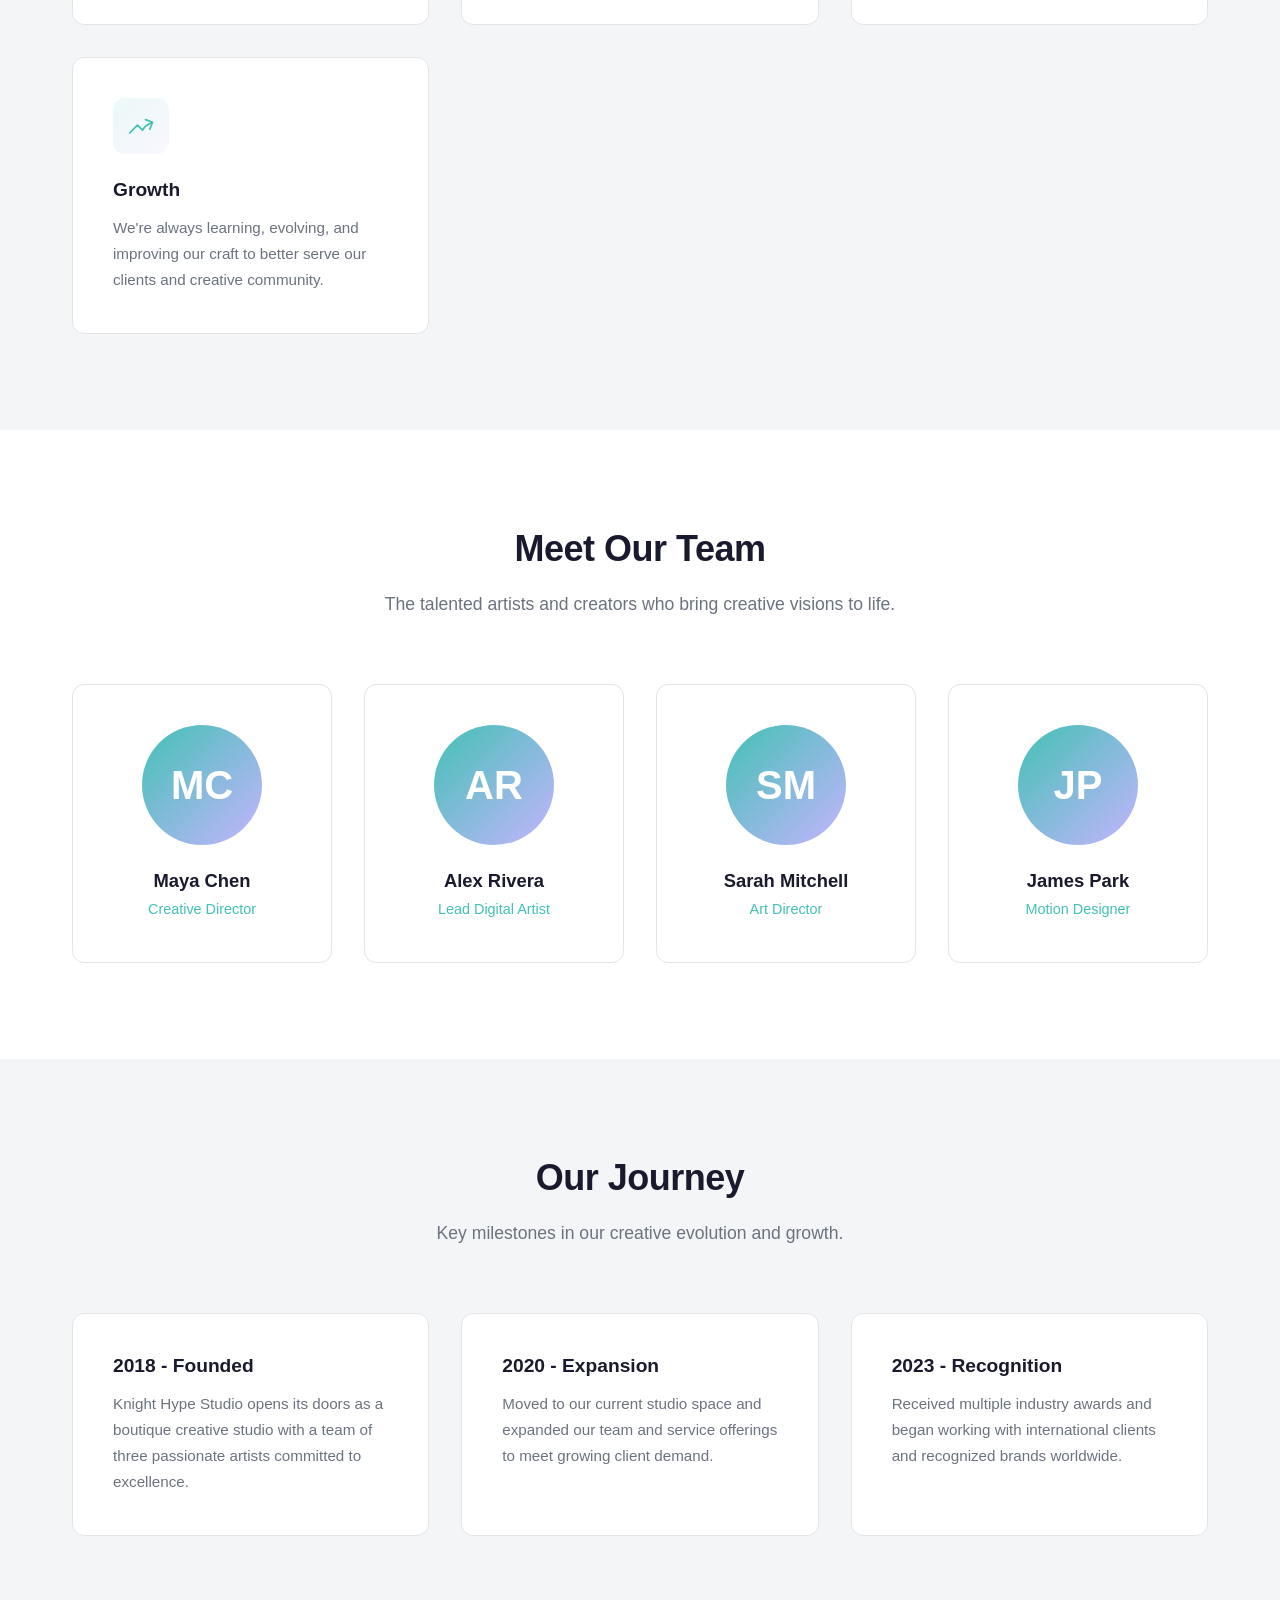
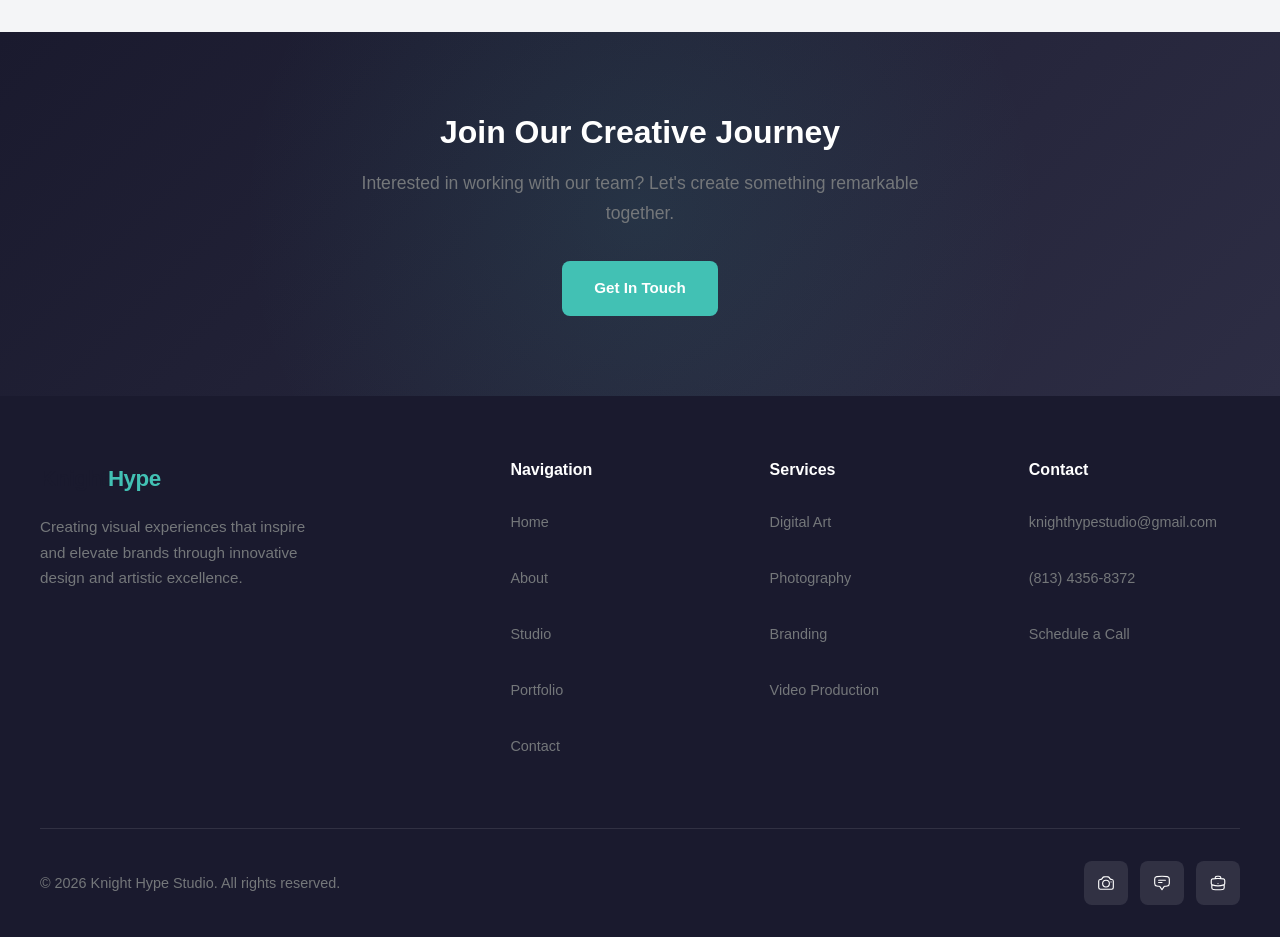
==== commit 16cced10: "Add files via upload" ====
--- a/about.html
+++ b/about.html
@@ -219,29 +219,41 @@
     <script>
         const menuToggle = document.querySelector('.menu-toggle');
         const navLinks = document.querySelector('.nav-links');
+        const body = document.body;
+
+        function closeMenu() {
+            navLinks.classList.remove('active');
+            menuToggle.classList.remove('active');
+            menuToggle.setAttribute('aria-expanded', 'false');
+            body.classList.remove('menu-open');
+            body.style.overflow = '';
+        }
 
         menuToggle.addEventListener('click', () => {
             const isOpen = navLinks.classList.toggle('active');
             menuToggle.classList.toggle('active');
             menuToggle.setAttribute('aria-expanded', isOpen);
-            document.body.style.overflow = isOpen ? 'hidden' : '';
-        });
-
+            body.classList.toggle('menu-open', isOpen);
+            body.style.overflow = isOpen ? 'hidden' : '';
+        });
+
+        // Close menu when clicking a link
         navLinks.querySelectorAll('a').forEach(link => {
             link.addEventListener('click', () => {
-                navLinks.classList.remove('active');
-                menuToggle.classList.remove('active');
-                menuToggle.setAttribute('aria-expanded', 'false');
-                document.body.style.overflow = '';
+                closeMenu();
             });
+        });
+
+        // Close menu when clicking backdrop
+        document.addEventListener('click', (e) => {
+            if (navLinks.classList.contains('active') && !navLinks.contains(e.target) && !menuToggle.contains(e.target)) {
+                closeMenu();
+            }
         });
 
         window.addEventListener('resize', () => {
             if (window.innerWidth > 768) {
-                navLinks.classList.remove('active');
-                menuToggle.classList.remove('active');
-                menuToggle.setAttribute('aria-expanded', 'false');
-                document.body.style.overflow = '';
+                closeMenu();
             }
         });
     </script>
--- a/styles.css
+++ b/styles.css
@@ -28,6 +28,19 @@
     color: var(--text);
     background-color: var(--white);
     font-size: 16px;
+    overflow-x: hidden;
+}
+
+body.menu-open::after {
+    content: '';
+    position: fixed;
+    top: 0;
+    left: 0;
+    right: 0;
+    bottom: 0;
+    background-color: rgba(0, 0, 0, 0.4);
+    z-index: 999;
+    cursor: pointer;
 }
 
 a {
@@ -226,6 +239,14 @@
         grid-template-columns: 1fr;
     }
 
+    .cards-grid {
+        grid-template-columns: 1fr;
+    }
+
+    .portfolio-grid {
+        grid-template-columns: 1fr;
+    }
+
     .hero-image {
         margin-top: 2rem;
     }
@@ -285,6 +306,9 @@
     font-weight: 500;
     border-radius: 6px;
     transition: all 0.3s ease;
+    display: flex;
+    align-items: center;
+    min-height: 44px;
 }
 
 .nav-links a:hover {
@@ -422,6 +446,7 @@
     border: none;
     cursor: pointer;
     transition: all 0.3s ease;
+    min-height: 44px;
 }
 
 .btn:hover {
@@ -1039,14 +1064,16 @@
 }
 
 .social-link {
-    width: 44px;
-    height: 44px;
+    width: 48px;
+    height: 48px;
     border-radius: 10px;
     background: var(--light-bg);
     display: flex;
     align-items: center;
     justify-content: center;
     transition: all 0.3s ease;
+    min-width: 48px;
+    min-height: 48px;
 }
 
 .social-link svg {
@@ -1222,6 +1249,11 @@
     color: var(--accent);
     font-size: 0.9rem;
     transition: color 0.3s ease;
+    word-break: break-word;
+    display: inline-flex;
+    align-items: center;
+    min-height: 44px;
+    padding: 0.5rem 0;
 }
 
 .footer-column ul a:hover {
@@ -1246,14 +1278,16 @@
 }
 
 .footer-social a {
-    width: 36px;
-    height: 36px;
+    width: 44px;
+    height: 44px;
     border-radius: 8px;
     background: rgba(255, 255, 255, 0.1);
     display: flex;
     align-items: center;
     justify-content: center;
     transition: background 0.3s ease;
+    min-width: 44px;
+    min-height: 44px;
 }
 
 .footer-social a:hover {
@@ -1327,12 +1361,15 @@
     }
 
     .nav-links a {
-        display: block;
+        display: flex;
+        align-items: center;
+        justify-content: center;
         width: 100%;
         padding: 1rem 1.5rem;
         font-size: 1.1rem;
         text-align: center;
         border-radius: 8px;
+        min-height: 48px;
     }
 
     .nav-links a:hover,
